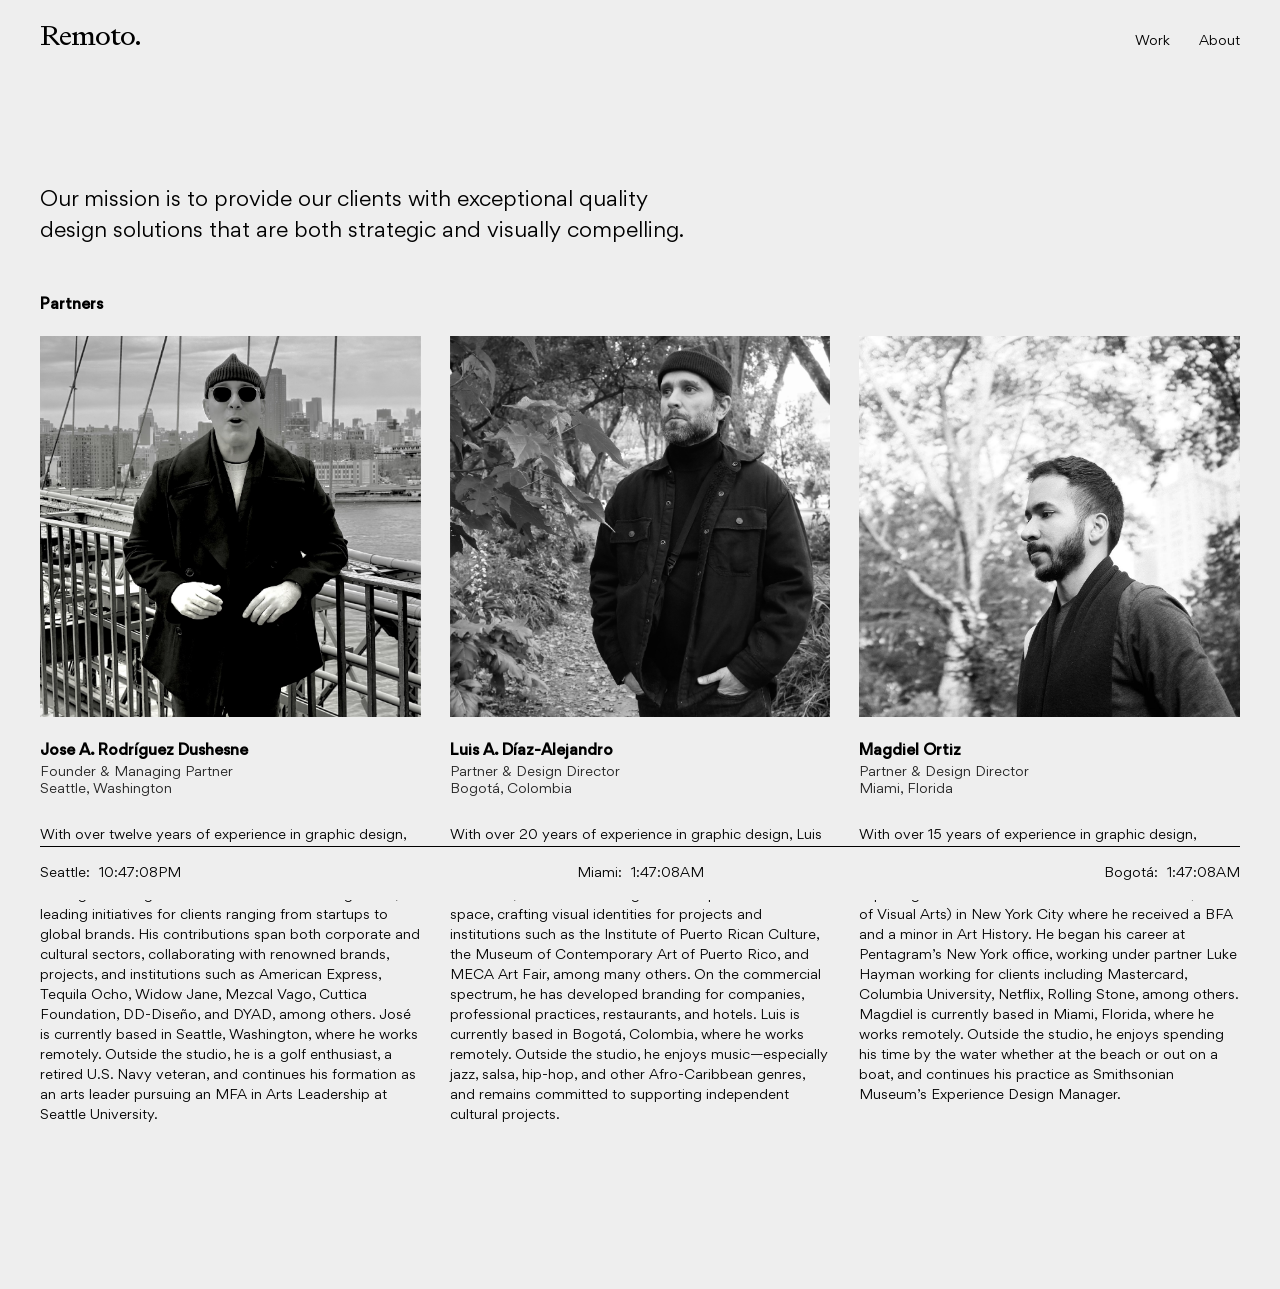
==== about.html @ 2f737766 "Updated HTML All Projects" ====
<!DOCTYPE html>
<html lang="en">
<head>
  <meta charset="UTF-8" />
  <meta name="viewport" content="width=device-width, initial-scale=1" />

  <meta property="og:title" content="About — We Are Remoto." />
  <meta property="og:image" content="https://magdielortiz.github.io/Remoto./Images/WebThumbnail.jpg" />

  <title>About — We Are Remoto.</title>

  <!-- Fonts first, then site styles -->
  <link rel="stylesheet" href="fonts.css" />
  <link rel="stylesheet" href="style.css" />

  <link rel="icon" href="Images/Favicon.png" type="image/png" sizes="16x16" />
</head>
<body>
  <!-- Navigation -->
  <header>
    <nav class="nav" aria-label="Primary">
      <a href="index.html" class="logo">
        <span class="weare">We&nbsp;Are&nbsp;</span>Remoto.
      </a>
      <div class="menu" role="menubar">
        <a href="./index.html" role="menuitem">Work</a>
        <a href="./about.html" aria-current="page" role="menuitem">About</a>
      </div>
    </nav>
  </header>

  <main id="content" class="about-page" tabindex="-1">
    <!-- Practice -->
    <section class="about-section practice" aria-labelledby="practice-title">
      <p class="about-description">
        Our mission is to provide our clients with exceptional quality<br>design solutions that are both strategic and visually compelling.
      </p>
    </section>

    <!-- Partners -->
    <section class="about-section partners" aria-labelledby="partners-title">
      <h2 id="partners-title" class="about-subtitle">Partners</h2>

      <div class="partners-grid">
        <!-- Partner 1 -->
        <article class="partner-card">
          <figure class="partner-media">
            <img src="Images/Profile-Jose.jpg" alt="Portrait of Jose A. Rodríguez Dushesne" loading="lazy" />
          </figure>
          <div class="partner-header">
            <h3 class="partner-name">Jose A. Rodríguez Dushesne</h3>
            <p class="partner-title">Founder &amp; Managing Partner</p>
            <p class="partner-location">Seattle, Washington</p>
          </div>
          <p class="partner-bio">
            With over twelve years of experience in graphic design, José specializes in design business and ethics. Throughout his career, he has developed expertise in strategic thinking and creative workflow management, leading initiatives for clients ranging from startups to global brands. His contributions span both corporate and cultural sectors, collaborating with renowned brands, projects, and institutions such as American Express, Tequila Ocho, Widow Jane, Mezcal Vago, Cuttica Foundation, DD-Diseño, and DYAD, among others. José is currently based in Seattle, Washington, where he works remotely. Outside the studio, he is a golf enthusiast, a retired U.S. Navy veteran, and continues his formation as an arts leader pursuing an MFA in Arts Leadership at Seattle University.
          </p>
        </article>

        <!-- Partner 2 -->
        <article class="partner-card">
          <figure class="partner-media">
            <img src="Images/Profile-Luis.jpg" alt="Portrait of Luis A. Díaz-Alejandro" loading="lazy" />
          </figure>
          <div class="partner-header">
            <h3 class="partner-name">Luis A. Díaz-Alejandro</h3>
            <p class="partner-title">Partner &amp; Design Director</p>
            <p class="partner-location">Bogotá, Colombia</p>
          </div>
          <p class="partner-bio">
            With over 20 years of experience in graphic design, Luis has specialized in creating brands and visual identities across both cultural and commercial sectors. Throughout his career, he has made a significant impact in the cultural space, crafting visual identities for projects and institutions such as the Institute of Puerto Rican Culture, the Museum of Contemporary Art of Puerto Rico, and MECA Art Fair, among many others. On the commercial spectrum, he has developed branding for companies, professional practices, restaurants, and hotels. Luis is currently based in Bogotá, Colombia, where he works remotely. Outside the studio, he enjoys music—especially jazz, salsa, hip-hop, and other Afro-Caribbean genres, and remains committed to supporting independent cultural projects.
          </p>
        </article>

        <!-- Partner 3 -->
        <article class="partner-card">
          <figure class="partner-media">
            <img src="Images/Profile-Magdi.jpg" alt="Portrait of Magdiel Ortiz" loading="lazy" />
          </figure>
          <div class="partner-header">
            <h3 class="partner-name">Magdiel Ortiz</h3>
            <p class="partner-title">Partner &amp; Design Director</p>
            <p class="partner-location">Miami, Florida</p>
          </div>
          <p class="partner-bio">
            With over 15  years of experience in graphic design, Magdiel specializes in creating brands and visual identities across analog and digital mediums often exploring where the two intersect. studied at SVA (School of Visual Arts) in New York City where he received a BFA and a minor in Art History. He began his career at Pentagram’s New York office, working under partner Luke Hayman working for clients including Mastercard, Columbia University, Netflix, Rolling Stone, among others. Magdiel is currently based in Miami, Florida, where he works remotely. Outside the studio, he enjoys spending his time by the water whether at the beach or out on a boat, and continues his practice as Smithsonian Museum’s Experience Design Manager.
          </p>
        </article>
      </div>
    </section>
  </main>

  <!-- Sticky footer clocks (same as homepage) -->
  <footer class="site-footer" aria-label="City clocks">
    <div class="clocks">
      <div class="clock left">
        <span class="city">Seattle:</span>
        <span class="time" id="clock-sea" aria-live="polite">--:--:--</span>
      </div>
      <div class="clock center">
        <span class="city">Miami:</span>
        <span class="time" id="clock-mia" aria-live="polite">--:--:--</span>
      </div>
      <div class="clock right">
        <span class="city">Bogotá:</span>
        <span class="time" id="clock-bog" aria-live="polite">--:--:--</span>
      </div>
    </div>
  </footer>

  <!-- Live clocks script -->
  <script>
    (function startClocks() {
      const els = {
        sea: document.getElementById('clock-sea'),
        mia: document.getElementById('clock-mia'),
        bog: document.getElementById('clock-bog')
      };
      const zones = {
        sea: 'America/Los_Angeles',
        mia: 'America/New_York',
        bog: 'America/Bogota'
      };

      const fmt = (tz, d) =>
        new Intl.DateTimeFormat('en-US', {
          hour: 'numeric',
          minute: '2-digit',
          second: '2-digit',
          hour12: true,
          timeZone: tz
        })
          .format(d)
          .replace(/\s/g, '')
          .toUpperCase();

      function tick() {
        const now = new Date();
        els.sea.textContent = fmt(zones.sea, now);
        els.mia.textContent = fmt(zones.mia, now);
        els.bog.textContent = fmt(zones.bog, now);
      }

      tick();
      setInterval(tick, 1000);
    })();
  </script>
</body>
</html>
---- fonts.css ----
@font-face {
  font-family: 'Signifier-Regular';
  src: url('Fonts/TestSignifier-regular-webfont.woff2') format('woff2'),
       url('Fonts/TestSignifier-regular-webfont.woff') format('woff'),
       url('Fonts/TestSignifier-regular-webfont.ttf') format('truetype');
}

@font-face {
  font-family: 'Signifier-Medium';
  src: url('Fonts/TestSignifier-medium-webfont.woff2') format('woff2'),
       url('Fonts/TestSignifier-medium-webfont.woff') format('woff'),
       url('Fonts/TestSignifier-medium-webfont.ttf') format('truetype');
}

@font-face {
  font-family: 'Gordita-Regular';
  src: url('Fonts/Gordita-regular-webfont.woff2') format('woff2'),
       url('Fonts/Gordita-regular-webfont.woff') format('woff'),
       url('Fonts/Gordita-regular-webfont.ttf') format('truetype');
}

@font-face {
  font-family: 'Gordita-Medium';
  src: url('Fonts/Gordita-medium-webfont.woff2') format('woff2'),
       url('Fonts/Gordita-medium-webfont.woff') format('woff'),
       url('Fonts/Gordita-medium-webfont.ttf') format('truetype');
}
---- style.css ----
/* =====================================================
   BASE RESET & TYPOGRAPHY
   ===================================================== */
   *,
   *::before,
   *::after { box-sizing: border-box; }
   
   html, body {
     margin: 0 20px;                 /* global gutters */
     padding: 0;
     font-family: 'Gordita-Regular', serif;
     font-size: 0.90rem;
     line-height: 20px;
     background-color: #EEEEEE;
     color: #000000;
     scroll-behavior: smooth;
     -ms-overflow-style: none;
     scrollbar-width: none;
   }
   /* For Chrome, Safari, Opera */
   body::-webkit-scrollbar { display: none; }
   
   /* =====================================================
      NAVIGATION (Shared Across All Pages)
      ===================================================== */
   header {
     background: #EEEEEE;
     padding: 25px 0;
     position: sticky;
     top: 0;
     z-index: 10;
   }
   
   .nav {
     display: flex;
     justify-content: space-between;
     align-items: baseline;
   }
   
/* =========================================
   Animated Logo — Desktop Only
   ========================================= */
   .logo {
    position: relative;
    display: inline-flex;
    align-items: baseline;
    font-family: 'Signifier-Regular', serif;
    font-size: 2rem;
    font-weight: 400;
    letter-spacing: -1px;
    color: #000;
    text-decoration: none;
    overflow: hidden;
  }
  
  /* hide “We Are” by default */
  .logo .weare {
    display: inline-block;
    overflow: hidden;
    white-space: nowrap;
    width: 0;
    opacity: 0;
    transition:
      width 0.6s cubic-bezier(.22,.61,.36,1),
      opacity 0.4s ease;
  }
   
   .menu { display: flex; gap: 2rem; }
   .menu a {
     text-decoration: none;
     color: #000;
     font-weight: 500;
     transition: opacity 0.2s ease;
   }
   .menu a:hover { opacity: 0.6; }
   
   /* =====================================================
      HOMEPAGE
      ===================================================== */
   h1 {
     font-family: 'Gordita-Regular', serif;
     font-size: 1.40rem;
     font-weight: 400;
     line-height: 2.15rem;
     text-align: left;
     margin-top: 110px;
     margin-bottom: 125px;
   }

   .br {
    margin-top: 10px;
   }
   
   main.homepage {
     display: grid;
     grid-template-columns: 1fr;   /* desktop = single column */
     margin: 0;                    /* gutters come from body */
     scroll-snap-type: y mandatory;
     overscroll-behavior-y: none;
   }
   
   /* Project card: image + caption (caption not linked) */
   .project {
     position: relative;
     display: flex;
     flex-direction: column;       /* stack image + caption */
     width: 100%;
     height: auto;
     margin-bottom: 20px;
     scroll-snap-align: start;
     scroll-snap-stop: always;
   }
   
   .project a {
     display: block;
     overflow: hidden;
     position: relative;
     isolation: isolate;           /* prevents hover scale from affecting layout */
   }
   
   .project img {
     width: 100%;
     height: 90vh;                 /* immersive desktop height */
     object-fit: cover;
     display: block;
     background-color: #ccc;
     transition: transform 0.5s ease;
     transform-origin: center center; /* no “jump” on hover */
     will-change: transform;
   }
   .project a:hover img { transform: scale(1.03); }
   
   /* Caption below image */
   .caption {
     margin-top: 10px;
     font-family: 'Gordita-Regular', serif;
     font-size: 1rem;
     font-weight: 400;
     color: rgba(0,0,0,.9);
     letter-spacing: 0.25px;
     text-align: left;
     pointer-events: none;         /* not clickable */
     opacity: 0.75;
   }
   .caption span { display: inline-block; }
   
   /* =====================================================
      PROJECT PAGE
      ===================================================== */
   main.project-page { margin: 0; } /* gutters from body */
   
   .project-hero {
     display: grid;
     grid-template-columns: 1.2fr 1fr;  /* desktop: two columns */
     align-items: start;
     gap: 2rem;
     padding: 50px 0 25px 0;
   }
   
   .intro h1 {
     margin: 0 0 10px 0;
     font-family: 'Gordita-Medium', serif;
     font-size: 1rem;
     line-height: 1.1;
   }
   
   .description { margin: 0; max-width: 50ch; }

   .second-description { max-width: 50ch; }
   
   .meta dl {
     margin: 0;
     display: flex;
     flex-direction: column;
     row-gap: 2px;
     padding-top: 26.5px;
   }
   
   /* Gallery (desktop one column) */
   .project-gallery {
     display: grid;
     grid-template-columns: 1fr;
     gap: 2rem;
     padding: 16px 0 40px 0;
   }
   
   .gallery-item {
     position: relative;
     width: 100%;
     height: 90vh;
     overflow: hidden;
     margin: 0;
   }
   
   .gallery-item img {
     width: 100%;
     height: 100%;
     object-fit: cover;
     display: block;
     background-color: #ccc;
     transition: transform 0.5s ease;
     transform-origin: center center;
     will-change: transform;
   }
   .gallery-item:hover img { transform: scale(1.03); }

      /* ===== Sticky footer clocks ===== */
.site-footer {
  position: sticky;      /* sticks to bottom once reached */
  bottom: 0px;
  background: #EEEEEE;
  border-top: 1px solid #000;
  padding: 20px 0;
  z-index: 9;            /* below header (z=10), above content */
}

.clocks {
  display: grid;
  grid-template-columns: 1fr 1fr 1fr;
  align-items: center;
}

.clock {
  font-family: 'Gordita-Regular', serif;
  font-size: .90rem;       /* as requested */
  line-height: 1;
  color: #000;
}

.clock.left   { text-align: left; }
.clock.center { text-align: center; }
.clock.right  { text-align: right; }

.clock .city { margin-right: 5px; }
.clock .time { font-variant-numeric: tabular-nums; }
   
   /* =====================================================
      ABOUT PAGE
      ===================================================== */
   main.about-page { margin: 0; }
   
   .about-section { padding: 110px 0 0; }
   .about-section + .about-section { padding-top: 50px; padding-bottom: 110px; }
   
   .about-title,
   .about-subtitle {
     margin: 0 0 14px 0;
     font-family: 'Gordita-Medium', serif;
     font-size: 1rem;
     line-height: 1.1;
   }
   .about-description { margin: 0; max-width: 70%; font-size: 1.40rem; line-height: 2.15rem; }
   
   /* Partners */
   .partners-grid {
     display: grid;
     grid-template-columns: repeat(3, minmax(0, 1fr));
     gap: 2rem;
     align-items: start;
     padding-top: 8px;
   }
   .partner-card {
     display: grid;
     grid-template-rows: auto auto 1fr;
     gap: 0.75rem;
   }
   .partner-media {
     aspect-ratio: 5 / 5;
     overflow: hidden;
     background: #d9d9d9;
     margin: 0;
   }
   .partner-media img {
     width: 100%;
     height: 100%;
     object-fit: cover;
     display: block;
   }
   .partner-header { line-height: 1.35; padding: 15px 0; position: relative; }
   .partner-name {
     margin: 0 0 2px 0;
     font-family: 'Gordita-Medium', serif;
     font-size: 1rem;
   }
   .partner-title, .partner-location { margin: 0; font-size: 0.9rem; opacity: 0.85; }
   .partner-bio { margin: 0; max-width: 70ch; }
   
   /* Clients */
   .clients { padding-bottom: 48px; }
   .client-list {
     list-style: none;
     padding: 0;
     margin: 8px 0 0 0;
     display: flex;
     flex-direction: column;
     gap: 0.5rem 2rem;
   }
   .client-list li { break-inside: avoid; line-height: 1.5; }
   
   /* =====================================================
      RESPONSIVE DESIGN
      ===================================================== */
   
   /* ---------- Tablet (≤1080px)
      - Keep text one column
      - Make images two columns (homepage projects + project gallery)
      ----------------------------------------------------- */
   /* ---------- Tablet (≤1080px)
   - Keep text one column
   - Make images two columns (homepage projects + project gallery)
   ----------------------------------------------------- */
@media (max-width: 1080px) {
  html, body { margin: 0 20px; }      /* same tablet gutters */
  header { padding: 25px 0; }
  .logo { font-size: 2rem; letter-spacing: -1px; }
  .menu { gap: 1.5rem; }

  /* HOMEPAGE: two-column images only */
  #content {
    display: grid;
    grid-template-columns: repeat(1, minmax(0, 1fr)); /* ← two columns on tablet */
    column-gap: 20px;
    row-gap: 40px;
  }
  #content > h1 {
    grid-column: 1 / -1;              /* heading spans both columns */
    margin-bottom: 75px;
  }
  .project { margin: 0; height: auto; }
  .project img { height: 30vh; }
  .caption { font-size: 1rem; margin-top: 8px; }

  /* PROJECT PAGE: gallery becomes two columns, text stacks */
  .project-hero { grid-template-columns: 1fr; gap: 1rem; padding-top: 18px; }
  .project-gallery { grid-template-columns: repeat(2, minmax(0, 1fr)); gap: 20px; }
  .gallery-item { height: auto; }
  .gallery-item img { height: 35vh; object-fit: cover; }

  /* ABOUT: two columns for partners & clients lists */
  .partners-grid { grid-template-columns: repeat(2, minmax(0, 1fr)); gap: 1.5rem; }
  .client-list { gap: 0.5rem 1.5rem; }
  .about-description, .partner-bio { padding-bottom: 30px; }
}

/* ---------- Mobile (≤455px)
   - Back to one column everywhere
   ----------------------------------------------------- */
@media (max-width: 455px) {
  html, body { margin: 0 10px; }      /* mobile gutters */
  header { padding: 30px 0; }
  .logo { font-size: 2rem; letter-spacing: -1px; }
  .menu { gap: 1rem; }
  .menu a { font-size: 0.9rem; }

  /* HOMEPAGE: single column */
  #content { display: block; }
  h1 {
    font-size: 1.25rem;
    line-height: 1.75rem;
    width: 88%;
    margin-top: 75px;
    margin-bottom: 150px;
  }
  .project { height: auto; margin-bottom: 10px; }
  .project img { height: 30vh; }
  .caption { padding-top: 0; font-size: .85rem; }
  .clock { font-size: 0.75rem; }

  /* PROJECT PAGE: stack hero, single-column gallery */
  .project-hero { display: block; padding-top: 75px; }
  .project-gallery { grid-template-columns: 1fr; gap: 16px; }
  .gallery-item img { height: 25vh; }
  .meta dl { padding-top: 20px; }

  /* ABOUT: single column */
  .about-section { padding-top: 75px; }
  .partners-grid { grid-template-columns: 1fr; gap: 1rem; }
  .client-list { grid-template-columns: 1fr; gap: 0.4rem 1rem; }
  .partner-name { font-size: 0.95rem; }
  .partner-title, .partner-location { font-size: 0.85rem; }
  .about-description { padding-bottom: 30px; font-size: 1.25rem; line-height: 1.75rem; max-width: 90%; }
  .partner-bio { padding-bottom: 30px; }
}

@media (hover: hover) and (min-width: 1081px) {
  .logo:hover .weare {
    width: 5.3ch;           /* enough width for “We Are ” */
    opacity: 1;
  }
}
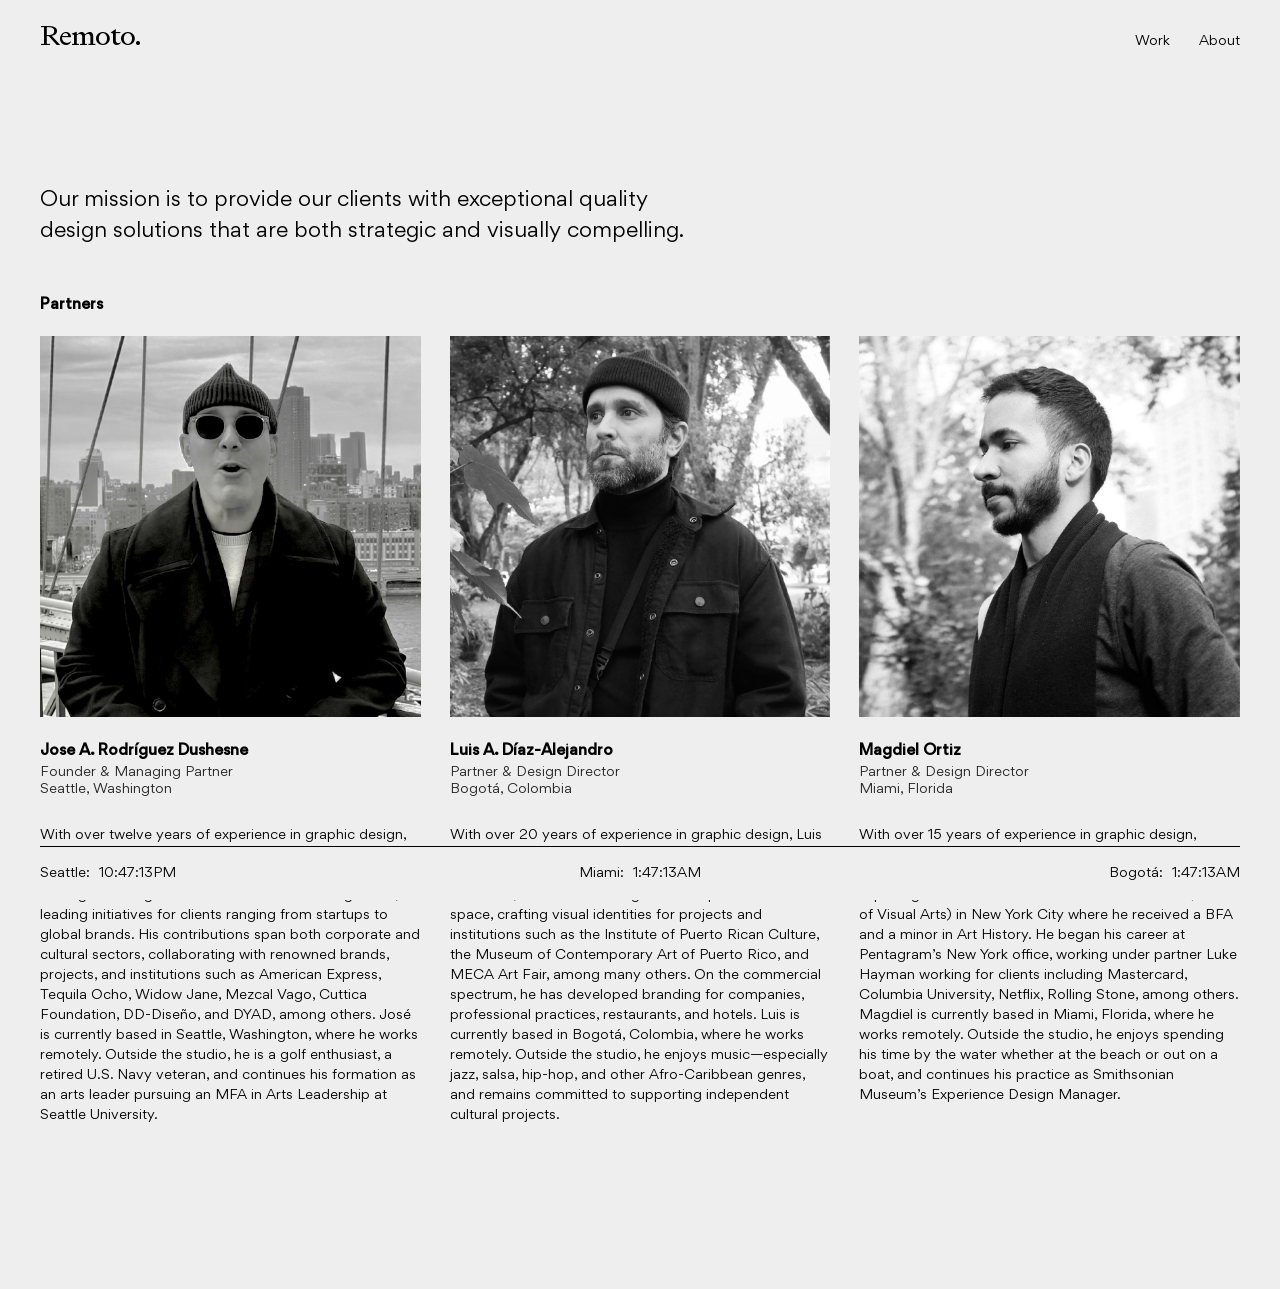
==== commit 2b613a40: "Updated CSS Updated image hover" ====
--- a/about.html
+++ b/about.html
@@ -45,7 +45,7 @@
         <!-- Partner 1 -->
         <article class="partner-card">
           <figure class="partner-media">
-            <img src="Images/Profile-Jose.jpg" alt="Portrait of Jose A. Rodríguez Dushesne" loading="lazy" />
+            <img src="Images/Profile-Jose.jpg" alt="Portrait of Jose A. Rodríguez Duchesne" loading="lazy" />
           </figure>
           <div class="partner-header">
             <h3 class="partner-name">Jose A. Rodríguez Dushesne</h3>
--- a/style.css
+++ b/style.css
@@ -202,7 +202,7 @@
      transform-origin: center center;
      will-change: transform;
    }
-   .gallery-item:hover img { transform: scale(1.03); }
+   .gallery-item:hover img { transform: scale(1.02); }
 
       /* ===== Sticky footer clocks ===== */
 .site-footer {
@@ -357,7 +357,7 @@
   h1 {
     font-size: 1.25rem;
     line-height: 1.75rem;
-    width: 88%;
+    width: 315px;
     margin-top: 75px;
     margin-bottom: 150px;
   }
@@ -368,7 +368,7 @@
 
   /* PROJECT PAGE: stack hero, single-column gallery */
   .project-hero { display: block; padding-top: 75px; }
-  .project-gallery { grid-template-columns: 1fr; gap: 16px; }
+  .project-gallery { grid-template-columns: 1fr; gap: 14px; }
   .gallery-item img { height: 25vh; }
   .meta dl { padding-top: 20px; }
 
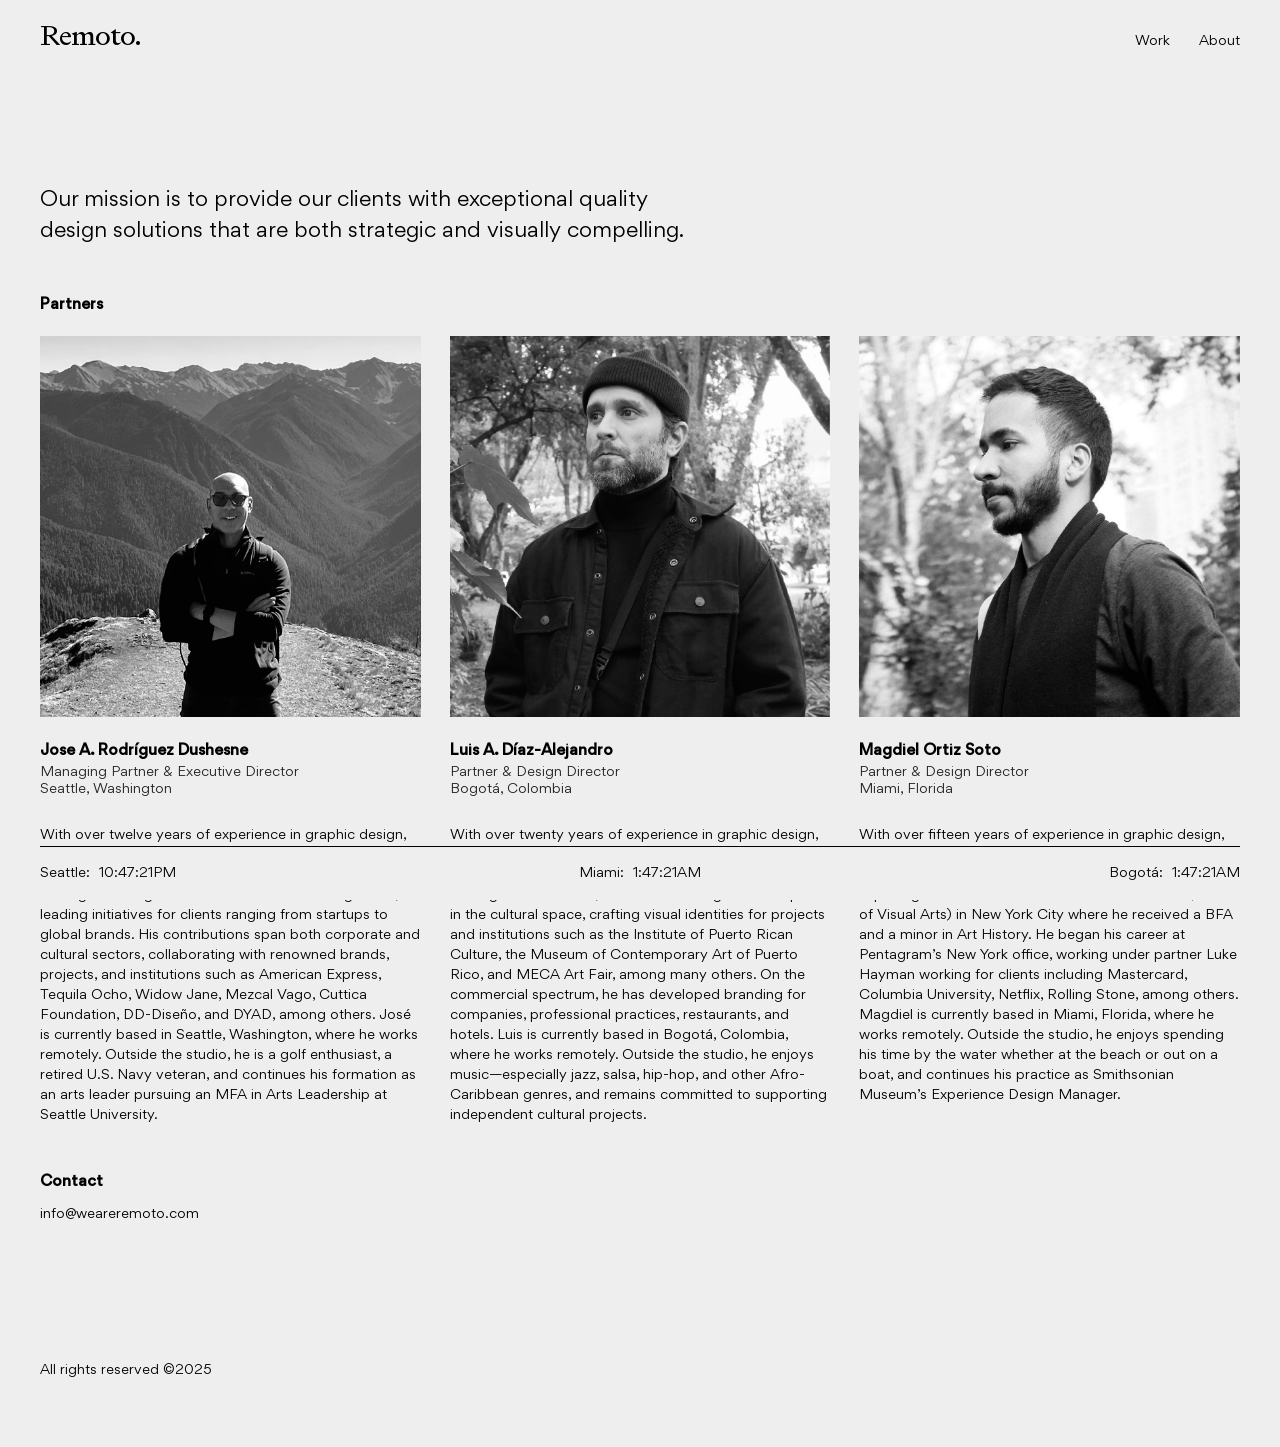
==== commit ffe9da20: "Updated CSS About page" ====
--- a/about.html
+++ b/about.html
@@ -49,7 +49,7 @@
           </figure>
           <div class="partner-header">
             <h3 class="partner-name">Jose A. Rodríguez Dushesne</h3>
-            <p class="partner-title">Founder &amp; Managing Partner</p>
+            <p class="partner-title">Managing Partner &amp; Executive Director</p>
             <p class="partner-location">Seattle, Washington</p>
           </div>
           <p class="partner-bio">
@@ -68,7 +68,7 @@
             <p class="partner-location">Bogotá, Colombia</p>
           </div>
           <p class="partner-bio">
-            With over 20 years of experience in graphic design, Luis has specialized in creating brands and visual identities across both cultural and commercial sectors. Throughout his career, he has made a significant impact in the cultural space, crafting visual identities for projects and institutions such as the Institute of Puerto Rican Culture, the Museum of Contemporary Art of Puerto Rico, and MECA Art Fair, among many others. On the commercial spectrum, he has developed branding for companies, professional practices, restaurants, and hotels. Luis is currently based in Bogotá, Colombia, where he works remotely. Outside the studio, he enjoys music—especially jazz, salsa, hip-hop, and other Afro-Caribbean genres, and remains committed to supporting independent cultural projects.
+            With over twenty years of experience in graphic design, Luis has specialized in creating brands and visual identities across both cultural and commercial sectors. Throughout his career, he has made a significant impact in the cultural space, crafting visual identities for projects and institutions such as the Institute of Puerto Rican Culture, the Museum of Contemporary Art of Puerto Rico, and MECA Art Fair, among many others. On the commercial spectrum, he has developed branding for companies, professional practices, restaurants, and hotels. Luis is currently based in Bogotá, Colombia, where he works remotely. Outside the studio, he enjoys music—especially jazz, salsa, hip-hop, and other Afro-Caribbean genres, and remains committed to supporting independent cultural projects.
           </p>
         </article>
 
@@ -78,16 +78,23 @@
             <img src="Images/Profile-Magdi.jpg" alt="Portrait of Magdiel Ortiz" loading="lazy" />
           </figure>
           <div class="partner-header">
-            <h3 class="partner-name">Magdiel Ortiz</h3>
+            <h3 class="partner-name">Magdiel Ortiz Soto</h3>
             <p class="partner-title">Partner &amp; Design Director</p>
             <p class="partner-location">Miami, Florida</p>
           </div>
           <p class="partner-bio">
-            With over 15  years of experience in graphic design, Magdiel specializes in creating brands and visual identities across analog and digital mediums often exploring where the two intersect. studied at SVA (School of Visual Arts) in New York City where he received a BFA and a minor in Art History. He began his career at Pentagram’s New York office, working under partner Luke Hayman working for clients including Mastercard, Columbia University, Netflix, Rolling Stone, among others. Magdiel is currently based in Miami, Florida, where he works remotely. Outside the studio, he enjoys spending his time by the water whether at the beach or out on a boat, and continues his practice as Smithsonian Museum’s Experience Design Manager.
+            With over fifteen years of experience in graphic design, Magdiel specializes in creating brands and visual identities across analog and digital mediums often exploring where the two intersect. studied at SVA (School of Visual Arts) in New York City where he received a BFA and a minor in Art History. He began his career at Pentagram’s New York office, working under partner Luke Hayman working for clients including Mastercard, Columbia University, Netflix, Rolling Stone, among others. Magdiel is currently based in Miami, Florida, where he works remotely. Outside the studio, he enjoys spending his time by the water whether at the beach or out on a boat, and continues his practice as Smithsonian Museum’s Experience Design Manager.
           </p>
         </article>
       </div>
+      <div class="contact">
+        <h2 id="partners-title" class="about-subtitle">Contact</h2>
+        <p>info@weareremoto.com</p>
+      </div>
     </section>
+    <p class="copyright">
+      All rights reserved &copy;2025
+    </p>
   </main>
 
   <!-- Sticky footer clocks (same as homepage) -->
--- a/style.css
+++ b/style.css
@@ -120,7 +120,6 @@
    
    .project img {
      width: 100%;
-     height: 90vh;                 /* immersive desktop height */
      object-fit: cover;
      display: block;
      background-color: #ccc;
@@ -187,7 +186,6 @@
    .gallery-item {
      position: relative;
      width: 100%;
-     height: 90vh;
      overflow: hidden;
      margin: 0;
    }
@@ -296,6 +294,8 @@
      gap: 0.5rem 2rem;
    }
    .client-list li { break-inside: avoid; line-height: 1.5; }
+
+   .contact { margin-top: 50px; }
    
    /* =====================================================
       RESPONSIVE DESIGN
@@ -327,14 +327,13 @@
     margin-bottom: 75px;
   }
   .project { margin: 0; height: auto; }
-  .project img { height: 30vh; }
   .caption { font-size: 1rem; margin-top: 8px; }
 
   /* PROJECT PAGE: gallery becomes two columns, text stacks */
   .project-hero { grid-template-columns: 1fr; gap: 1rem; padding-top: 18px; }
   .project-gallery { grid-template-columns: repeat(2, minmax(0, 1fr)); gap: 20px; }
   .gallery-item { height: auto; }
-  .gallery-item img { height: 35vh; object-fit: cover; }
+  .gallery-item img { object-fit: cover; }
 
   /* ABOUT: two columns for partners & clients lists */
   .partners-grid { grid-template-columns: repeat(2, minmax(0, 1fr)); gap: 1.5rem; }
@@ -369,7 +368,6 @@
   /* PROJECT PAGE: stack hero, single-column gallery */
   .project-hero { display: block; padding-top: 75px; }
   .project-gallery { grid-template-columns: 1fr; gap: 14px; }
-  .gallery-item img { height: 25vh; }
   .meta dl { padding-top: 20px; }
 
   /* ABOUT: single column */
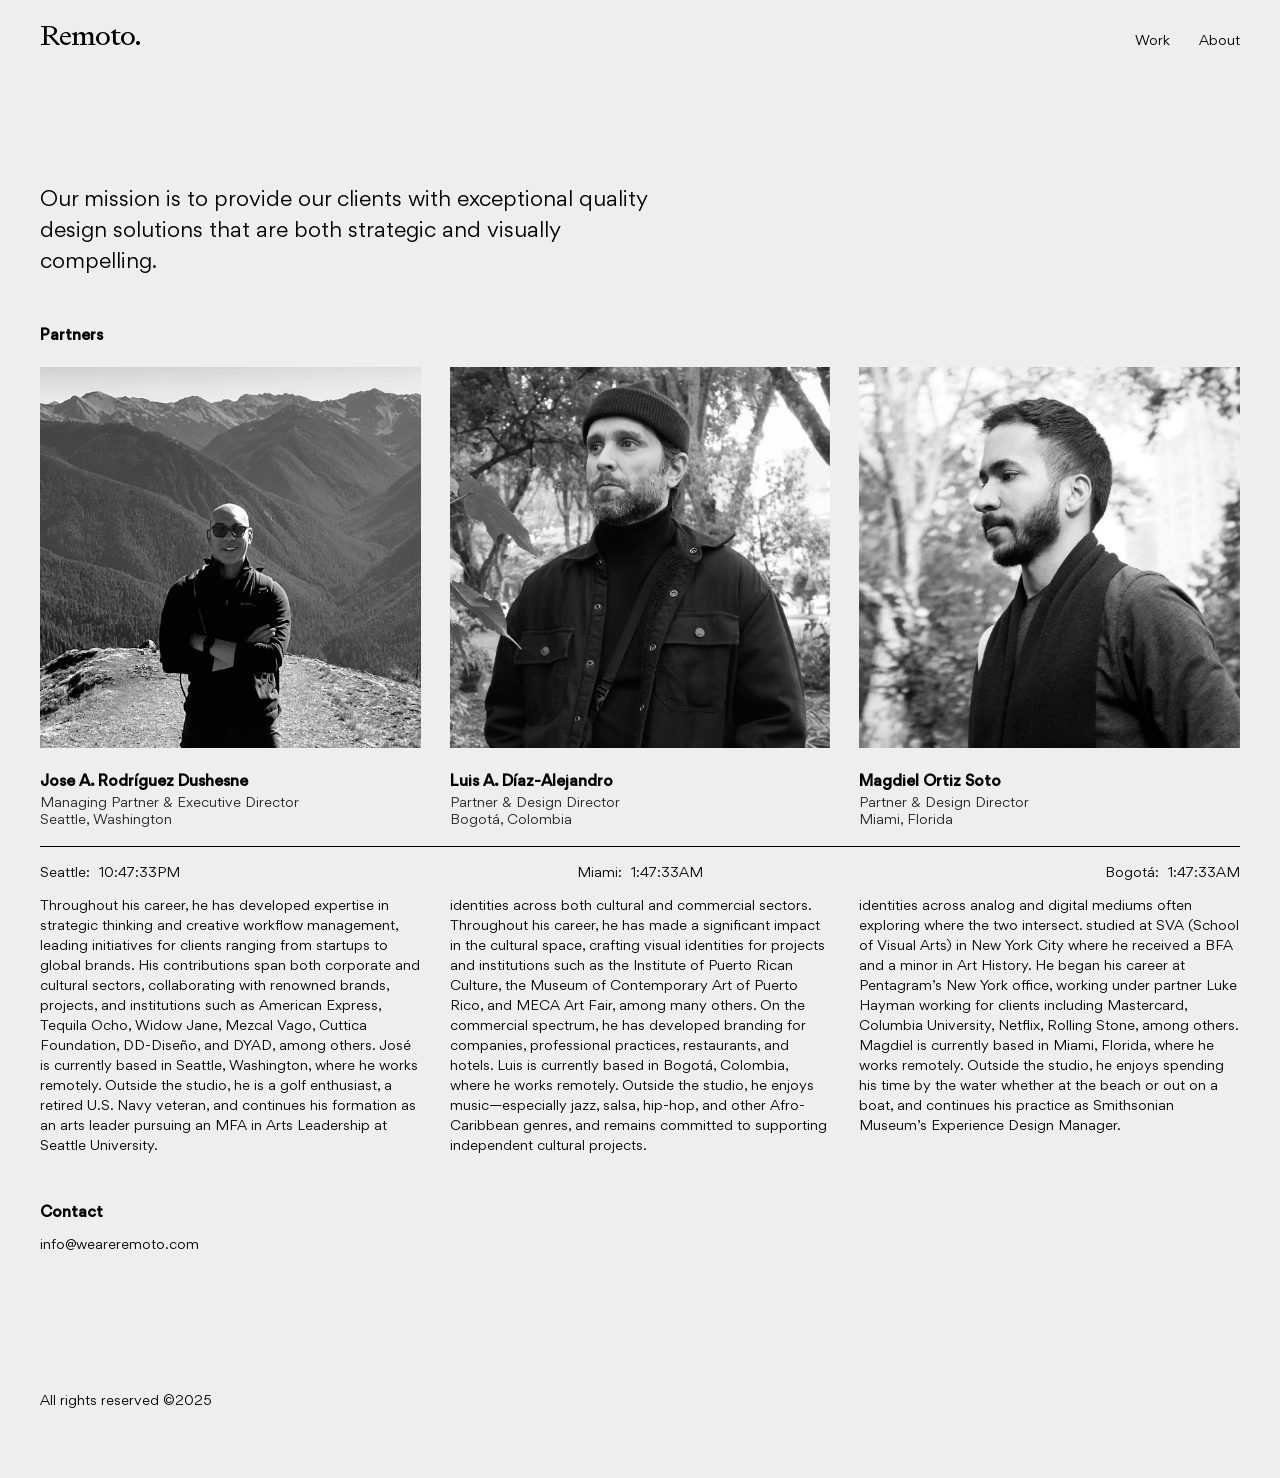
==== commit 40c29ffd: "Updated CSS" ====
--- a/about.html
+++ b/about.html
@@ -33,7 +33,7 @@
     <!-- Practice -->
     <section class="about-section practice" aria-labelledby="practice-title">
       <p class="about-description">
-        Our mission is to provide our clients with exceptional quality<br>design solutions that are both strategic and visually compelling.
+        Our mission is to provide our clients with exceptional quality design solutions that are both strategic and visually compelling.
       </p>
     </section>
 
--- a/style.css
+++ b/style.css
@@ -1,12 +1,8 @@
-/* =====================================================
-   BASE RESET & TYPOGRAPHY
-   ===================================================== */
-   *,
    *::before,
    *::after { box-sizing: border-box; }
    
    html, body {
-     margin: 0 20px;                 /* global gutters */
+     margin: 0 20px;
      padding: 0;
      font-family: 'Gordita-Regular', serif;
      font-size: 0.90rem;
@@ -17,7 +13,7 @@
      -ms-overflow-style: none;
      scrollbar-width: none;
    }
-   /* For Chrome, Safari, Opera */
+
    body::-webkit-scrollbar { display: none; }
    
    /* =====================================================
@@ -37,9 +33,6 @@
      align-items: baseline;
    }
    
-/* =========================================
-   Animated Logo — Desktop Only
-   ========================================= */
    .logo {
     position: relative;
     display: inline-flex;
@@ -93,8 +86,8 @@
    
    main.homepage {
      display: grid;
-     grid-template-columns: 1fr;   /* desktop = single column */
-     margin: 0;                    /* gutters come from body */
+     grid-template-columns: 1fr;
+     margin: 0;
      scroll-snap-type: y mandatory;
      overscroll-behavior-y: none;
    }
@@ -103,7 +96,7 @@
    .project {
      position: relative;
      display: flex;
-     flex-direction: column;       /* stack image + caption */
+     flex-direction: column;
      width: 100%;
      height: auto;
      margin-bottom: 20px;
@@ -138,7 +131,7 @@
      color: rgba(0,0,0,.9);
      letter-spacing: 0.25px;
      text-align: left;
-     pointer-events: none;         /* not clickable */
+     pointer-events: none;
      opacity: 0.75;
    }
    .caption span { display: inline-block; }
@@ -146,11 +139,11 @@
    /* =====================================================
       PROJECT PAGE
       ===================================================== */
-   main.project-page { margin: 0; } /* gutters from body */
+   main.project-page { margin: 0; }
    
    .project-hero {
      display: grid;
-     grid-template-columns: 1.2fr 1fr;  /* desktop: two columns */
+     grid-template-columns: 1.2fr 1fr;
      align-items: start;
      gap: 2rem;
      padding: 50px 0 25px 0;
@@ -204,12 +197,12 @@
 
       /* ===== Sticky footer clocks ===== */
 .site-footer {
-  position: sticky;      /* sticks to bottom once reached */
+  position: sticky;
   bottom: 0px;
   background: #EEEEEE;
   border-top: 1px solid #000;
   padding: 20px 0;
-  z-index: 9;            /* below header (z=10), above content */
+  z-index: 9;
 }
 
 .clocks {
@@ -220,7 +213,7 @@
 
 .clock {
   font-family: 'Gordita-Regular', serif;
-  font-size: .90rem;       /* as requested */
+  font-size: .90rem;
   line-height: 1;
   color: #000;
 }
@@ -247,7 +240,7 @@
      font-size: 1rem;
      line-height: 1.1;
    }
-   .about-description { margin: 0; max-width: 70%; font-size: 1.40rem; line-height: 2.15rem; }
+   .about-description { margin: 0; max-width: 635px; font-size: 1.40rem; line-height: 2.15rem; }
    
    /* Partners */
    .partners-grid {
@@ -310,7 +303,7 @@
    - Make images two columns (homepage projects + project gallery)
    ----------------------------------------------------- */
 @media (max-width: 1080px) {
-  html, body { margin: 0 20px; }      /* same tablet gutters */
+  html, body { margin: 0 20px; }
   header { padding: 25px 0; }
   .logo { font-size: 2rem; letter-spacing: -1px; }
   .menu { gap: 1.5rem; }
@@ -318,12 +311,12 @@
   /* HOMEPAGE: two-column images only */
   #content {
     display: grid;
-    grid-template-columns: repeat(1, minmax(0, 1fr)); /* ← two columns on tablet */
+    grid-template-columns: repeat(1, minmax(0, 1fr));
     column-gap: 20px;
     row-gap: 40px;
   }
   #content > h1 {
-    grid-column: 1 / -1;              /* heading spans both columns */
+    grid-column: 1 / -1;
     margin-bottom: 75px;
   }
   .project { margin: 0; height: auto; }
@@ -345,7 +338,7 @@
    - Back to one column everywhere
    ----------------------------------------------------- */
 @media (max-width: 455px) {
-  html, body { margin: 0 10px; }      /* mobile gutters */
+  html, body { margin: 0 10px; }
   header { padding: 30px 0; }
   .logo { font-size: 2rem; letter-spacing: -1px; }
   .menu { gap: 1rem; }
@@ -382,7 +375,7 @@
 
 @media (hover: hover) and (min-width: 1081px) {
   .logo:hover .weare {
-    width: 5.3ch;           /* enough width for “We Are ” */
+    width: 5.3ch;
     opacity: 1;
   }
-}
+}
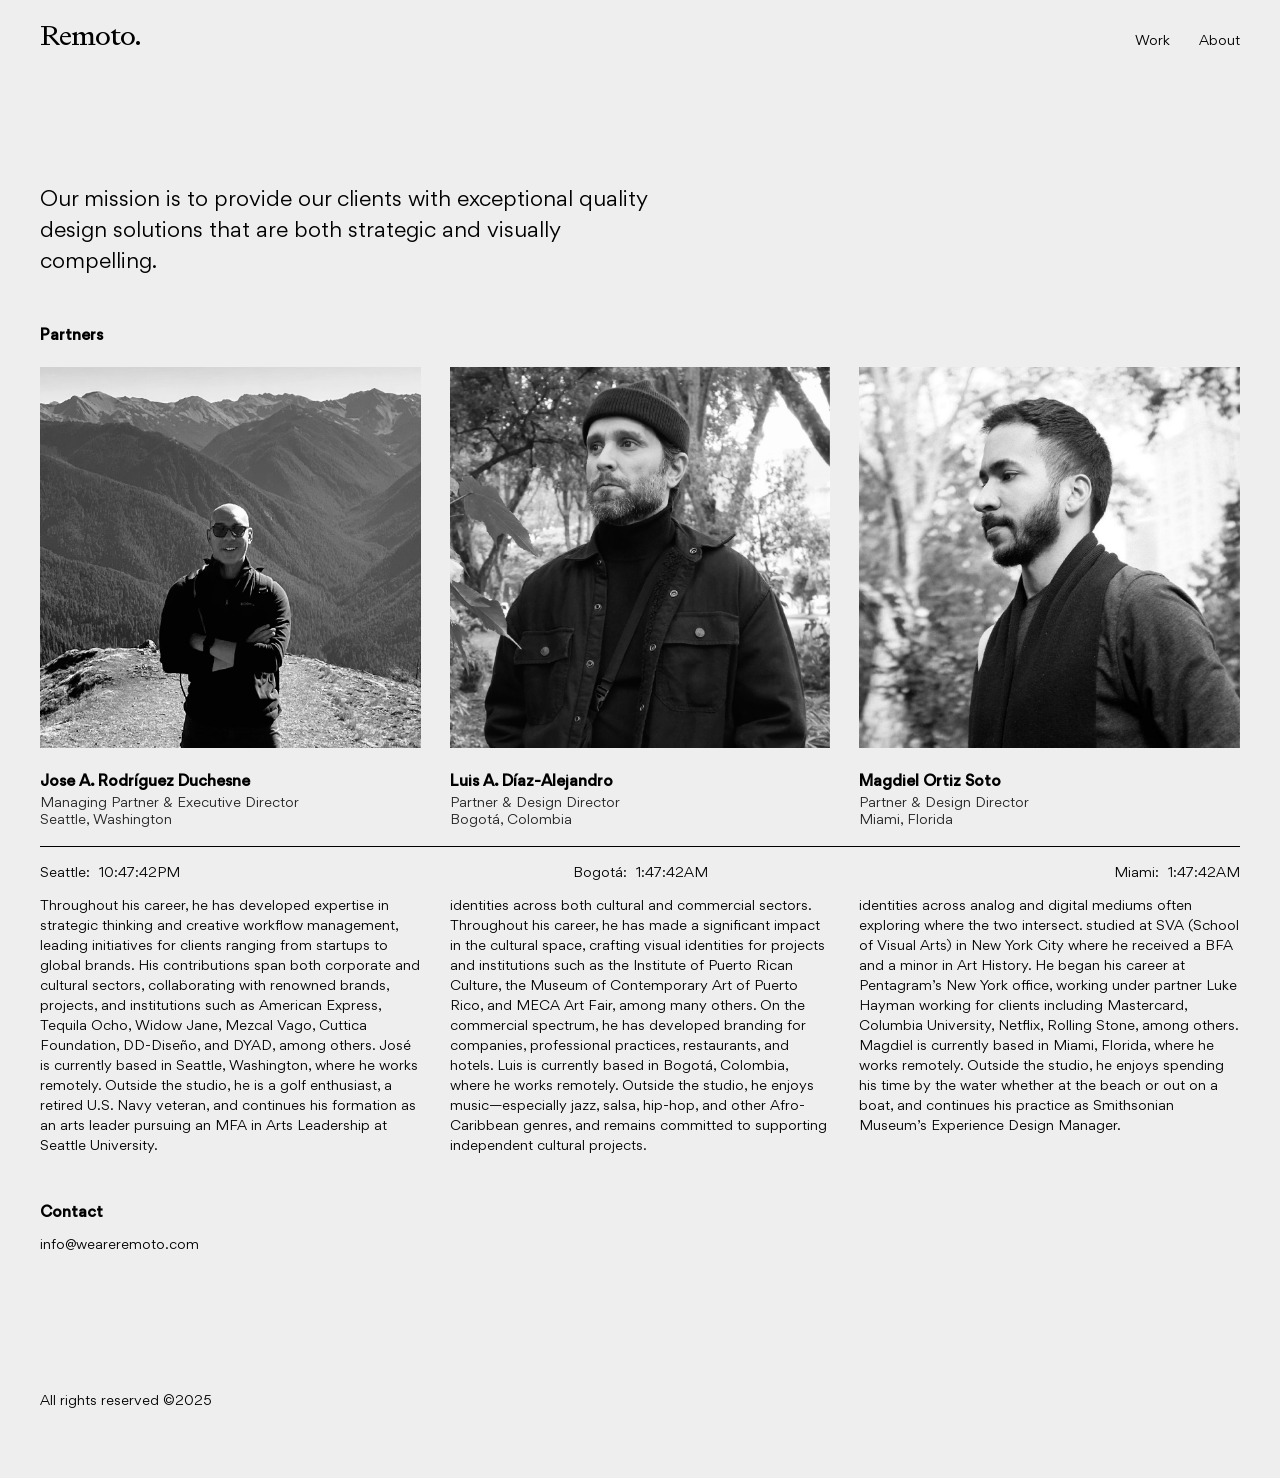
==== commit ae05a668: "Updated HTML Updated Footer" ====
--- a/about.html
+++ b/about.html
@@ -9,14 +9,12 @@
 
   <title>About — We Are Remoto.</title>
 
-  <!-- Fonts first, then site styles -->
   <link rel="stylesheet" href="fonts.css" />
   <link rel="stylesheet" href="style.css" />
 
   <link rel="icon" href="Images/Favicon.png" type="image/png" sizes="16x16" />
 </head>
 <body>
-  <!-- Navigation -->
   <header>
     <nav class="nav" aria-label="Primary">
       <a href="index.html" class="logo">
@@ -30,25 +28,23 @@
   </header>
 
   <main id="content" class="about-page" tabindex="-1">
-    <!-- Practice -->
+
     <section class="about-section practice" aria-labelledby="practice-title">
       <p class="about-description">
         Our mission is to provide our clients with exceptional quality design solutions that are both strategic and visually compelling.
       </p>
     </section>
 
-    <!-- Partners -->
     <section class="about-section partners" aria-labelledby="partners-title">
       <h2 id="partners-title" class="about-subtitle">Partners</h2>
 
       <div class="partners-grid">
-        <!-- Partner 1 -->
         <article class="partner-card">
           <figure class="partner-media">
             <img src="Images/Profile-Jose.jpg" alt="Portrait of Jose A. Rodríguez Duchesne" loading="lazy" />
           </figure>
           <div class="partner-header">
-            <h3 class="partner-name">Jose A. Rodríguez Dushesne</h3>
+            <h3 class="partner-name">Jose A. Rodríguez Duchesne</h3>
             <p class="partner-title">Managing Partner &amp; Executive Director</p>
             <p class="partner-location">Seattle, Washington</p>
           </div>
@@ -57,7 +53,6 @@
           </p>
         </article>
 
-        <!-- Partner 2 -->
         <article class="partner-card">
           <figure class="partner-media">
             <img src="Images/Profile-Luis.jpg" alt="Portrait of Luis A. Díaz-Alejandro" loading="lazy" />
@@ -72,7 +67,6 @@
           </p>
         </article>
 
-        <!-- Partner 3 -->
         <article class="partner-card">
           <figure class="partner-media">
             <img src="Images/Profile-Magdi.jpg" alt="Portrait of Magdiel Ortiz" loading="lazy" />
@@ -97,7 +91,6 @@
     </p>
   </main>
 
-  <!-- Sticky footer clocks (same as homepage) -->
   <footer class="site-footer" aria-label="City clocks">
     <div class="clocks">
       <div class="clock left">
@@ -105,12 +98,12 @@
         <span class="time" id="clock-sea" aria-live="polite">--:--:--</span>
       </div>
       <div class="clock center">
+        <span class="city">Bogotá:</span>
+        <span class="time" id="clock-bog" aria-live="polite">--:--:--</span>
+      </div>
+      <div class="clock right">
         <span class="city">Miami:</span>
         <span class="time" id="clock-mia" aria-live="polite">--:--:--</span>
-      </div>
-      <div class="clock right">
-        <span class="city">Bogotá:</span>
-        <span class="time" id="clock-bog" aria-live="polite">--:--:--</span>
       </div>
     </div>
   </footer>
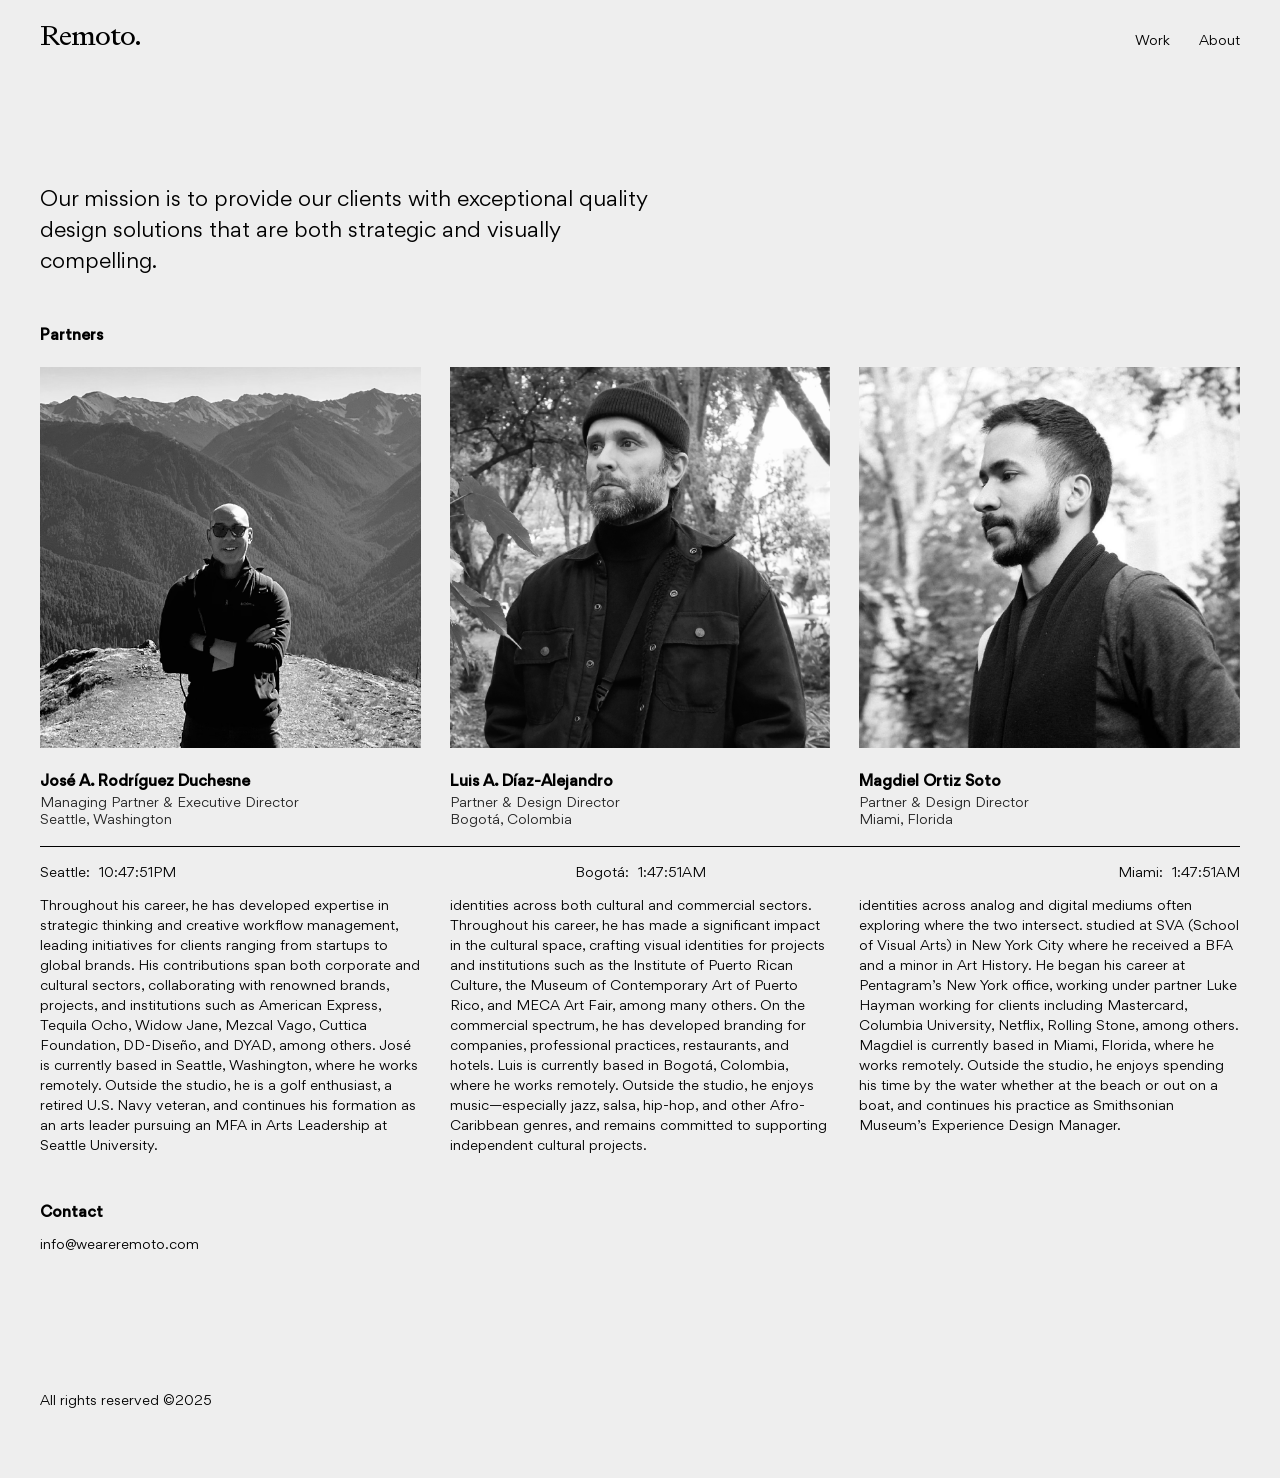
==== commit c5bb8b05: "Updated HTML Update About page" ====
--- a/about.html
+++ b/about.html
@@ -44,7 +44,7 @@
             <img src="Images/Profile-Jose.jpg" alt="Portrait of Jose A. Rodríguez Duchesne" loading="lazy" />
           </figure>
           <div class="partner-header">
-            <h3 class="partner-name">Jose A. Rodríguez Duchesne</h3>
+            <h3 class="partner-name">José A. Rodríguez Duchesne</h3>
             <p class="partner-title">Managing Partner &amp; Executive Director</p>
             <p class="partner-location">Seattle, Washington</p>
           </div>
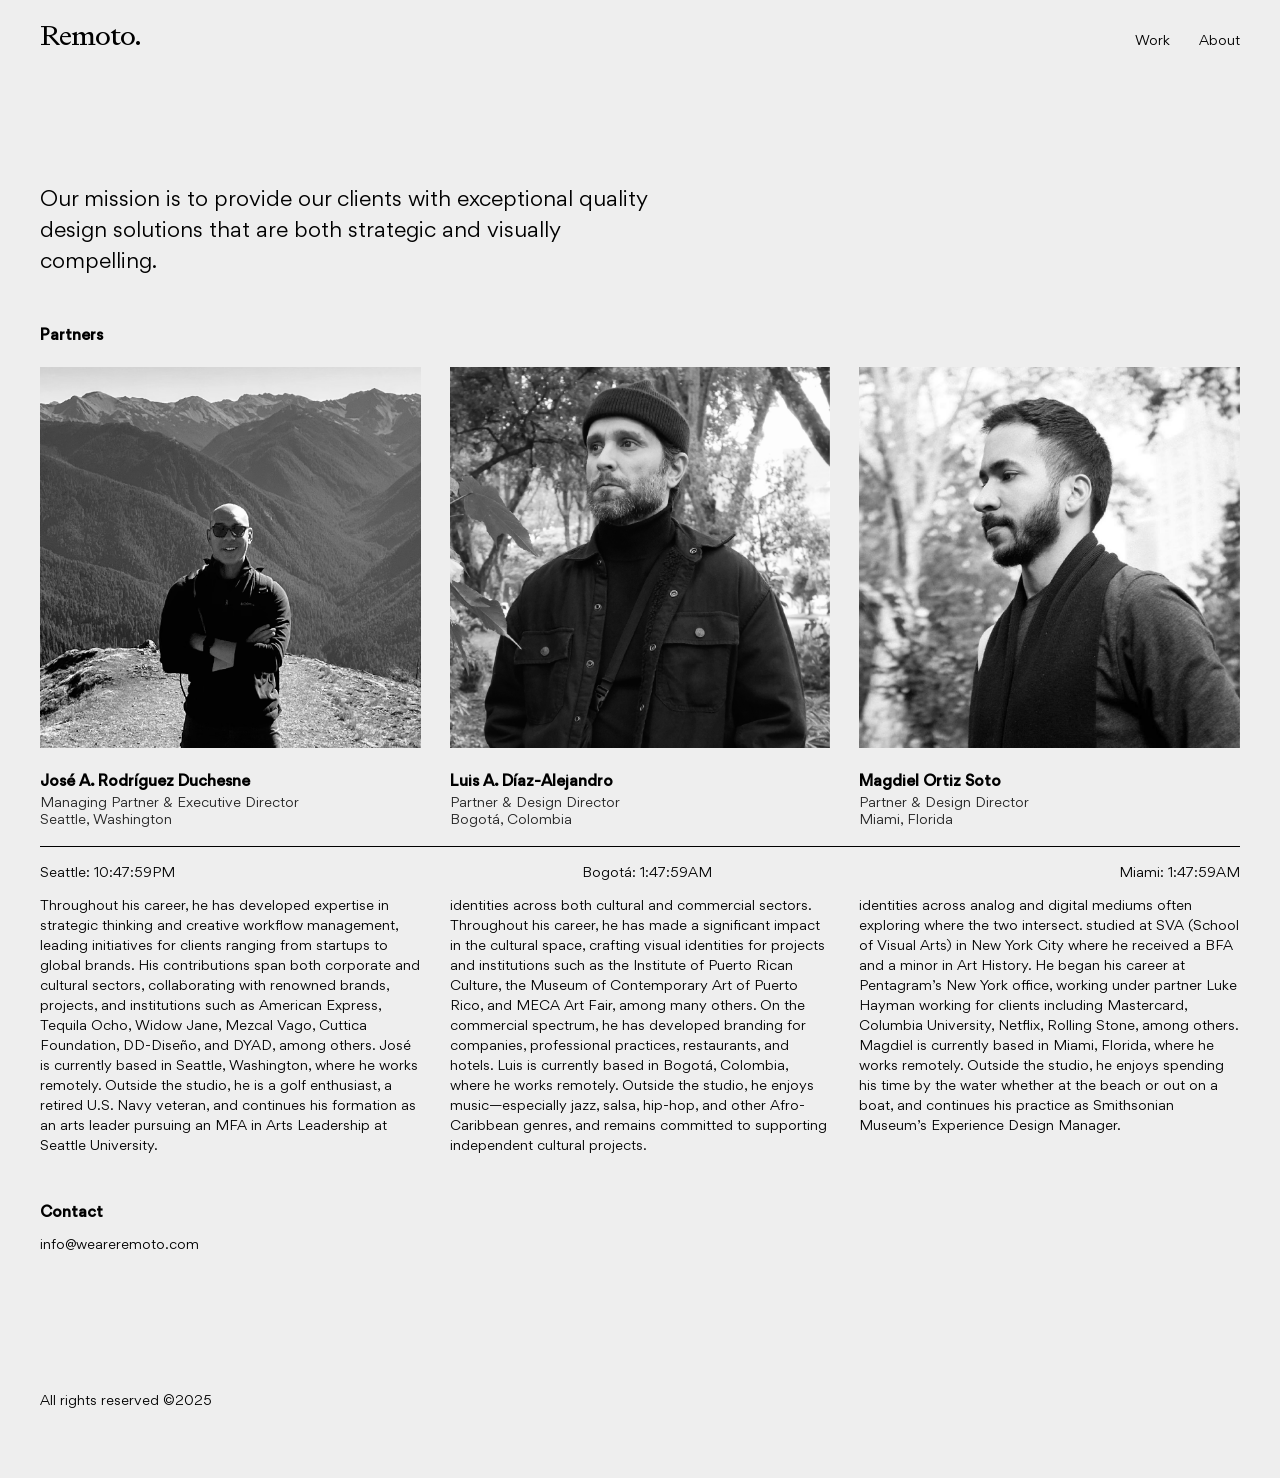
==== commit ee9aeabc: "Updated HTML About link" ====
--- a/about.html
+++ b/about.html
@@ -83,7 +83,7 @@
       </div>
       <div class="contact">
         <h2 id="partners-title" class="about-subtitle">Contact</h2>
-        <p>info@weareremoto.com</p>
+        <p class="link"><a href="mailto:info@weareremoto.com">info@weareremoto.com</a></p>
       </div>
     </section>
     <p class="copyright">
--- a/style.css
+++ b/style.css
@@ -206,9 +206,10 @@
 }
 
 .clocks {
-  display: grid;
-  grid-template-columns: 1fr 1fr 1fr;
+  display: flex;
   align-items: center;
+  flex-direction: row;
+  justify-content: space-between;
 }
 
 .clock {
@@ -222,7 +223,7 @@
 .clock.center { text-align: center; }
 .clock.right  { text-align: right; }
 
-.clock .city { margin-right: 5px; }
+.clock .city { margin-right: 0px; }
 .clock .time { font-variant-numeric: tabular-nums; }
    
    /* =====================================================
@@ -289,6 +290,11 @@
    .client-list li { break-inside: avoid; line-height: 1.5; }
 
    .contact { margin-top: 50px; }
+
+   .link a {
+    text-decoration: none;
+    color: #000;
+   }
    
    /* =====================================================
       RESPONSIVE DESIGN
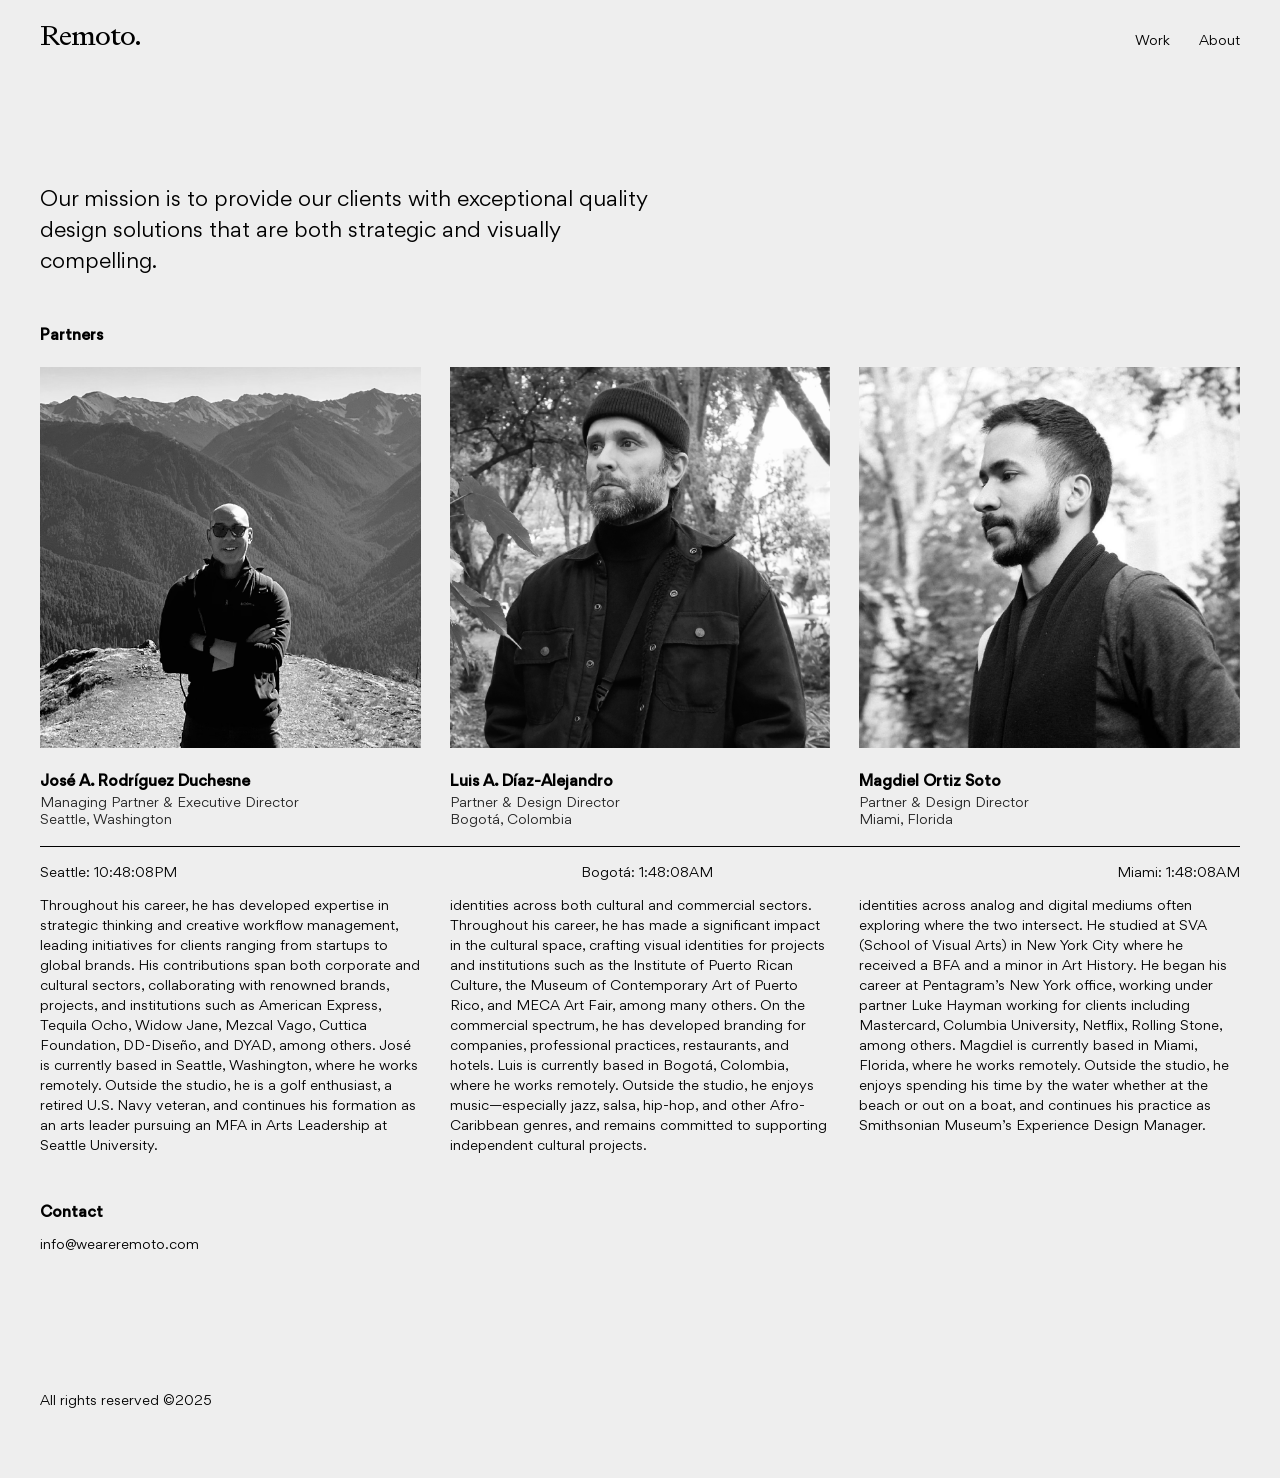
==== commit 0e145d80: "Udated html Update about" ====
--- a/about.html
+++ b/about.html
@@ -77,7 +77,7 @@
             <p class="partner-location">Miami, Florida</p>
           </div>
           <p class="partner-bio">
-            With over fifteen years of experience in graphic design, Magdiel specializes in creating brands and visual identities across analog and digital mediums often exploring where the two intersect. studied at SVA (School of Visual Arts) in New York City where he received a BFA and a minor in Art History. He began his career at Pentagram’s New York office, working under partner Luke Hayman working for clients including Mastercard, Columbia University, Netflix, Rolling Stone, among others. Magdiel is currently based in Miami, Florida, where he works remotely. Outside the studio, he enjoys spending his time by the water whether at the beach or out on a boat, and continues his practice as Smithsonian Museum’s Experience Design Manager.
+            With over fifteen years of experience in graphic design, Magdiel specializes in creating brands and visual identities across analog and digital mediums often exploring where the two intersect. He studied at SVA (School of Visual Arts) in New York City where he received a BFA and a minor in Art History. He began his career at Pentagram’s New York office, working under partner Luke Hayman working for clients including Mastercard, Columbia University, Netflix, Rolling Stone, among others. Magdiel is currently based in Miami, Florida, where he works remotely. Outside the studio, he enjoys spending his time by the water whether at the beach or out on a boat, and continues his practice as Smithsonian Museum’s Experience Design Manager.
           </p>
         </article>
       </div>
